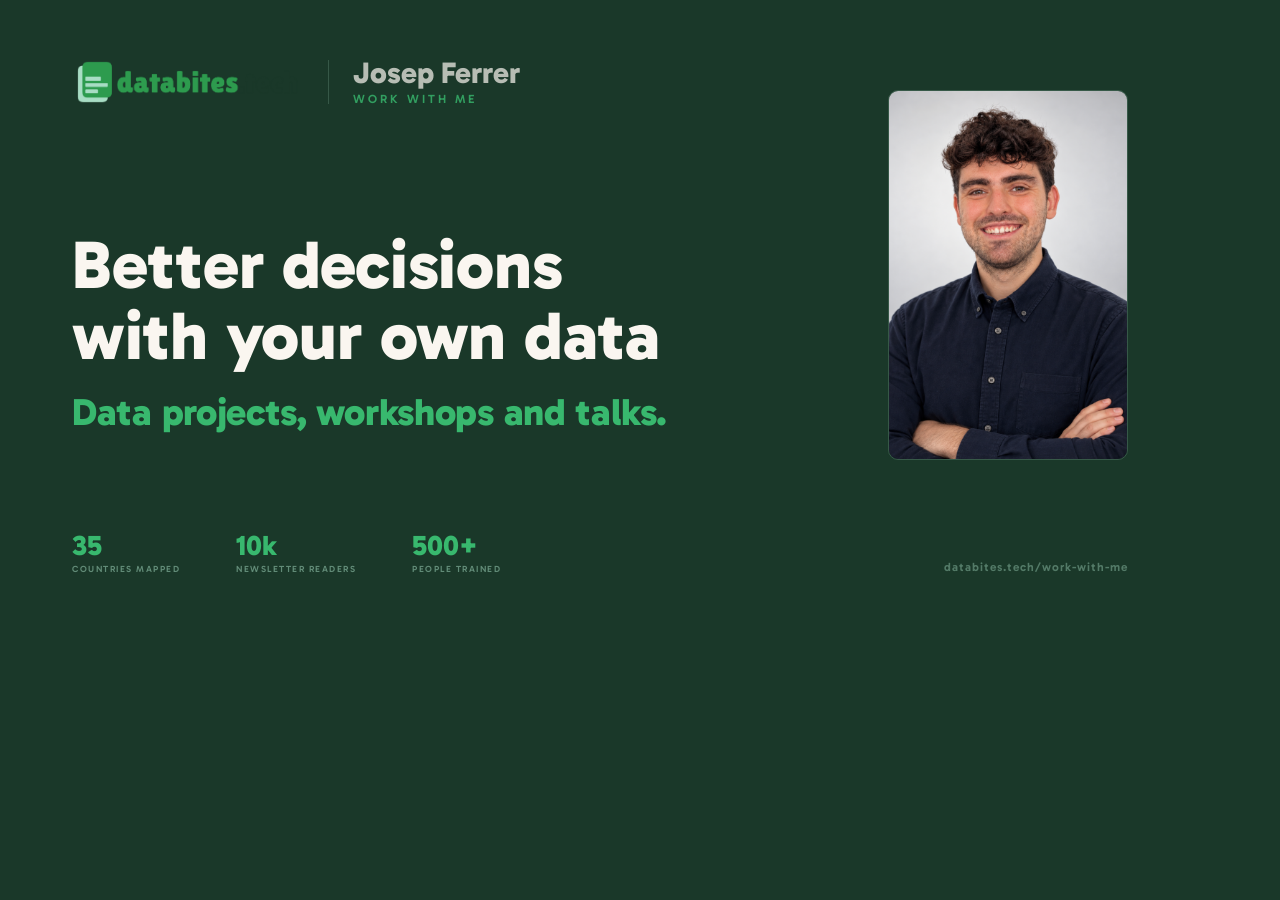
==== og-work.html @ f9f8caf2 "Rebuild site around one Work with me page" ====
<!DOCTYPE html>
<html>
<head>
<meta charset="UTF-8">
<link rel="preconnect" href="https://fonts.googleapis.com">
<link rel="preconnect" href="https://fonts.gstatic.com" crossorigin>
<link href="https://fonts.googleapis.com/css2?family=Gabarito:wght@400..900&display=swap" rel="stylesheet">
<style>
* { margin: 0; padding: 0; box-sizing: border-box; }
html, body { width: 1200px; height: 630px; overflow: hidden; background: #1A3829; }
body { position: relative; padding: 56px 72px; display: flex; flex-direction: column; justify-content: space-between; }

.photo {
  position: absolute;
  top: 90px; right: 72px;
  width: 240px; height: 370px;
  border-radius: 10px;
  overflow: hidden;
  border: 1.5px solid rgba(168,221,196,0.2);
}
.photo img { width: 100%; height: 100%; object-fit: cover; object-position: center top; display: block; }

.top { display: flex; flex-direction: column; gap: 0; max-width: 820px; }
.mid { display: flex; flex-direction: column; max-width: 720px; }
.bottom { display: flex; align-items: flex-end; justify-content: space-between; max-width: 820px; }

/* Header row: logo + name/role */
.header-row { display: flex; align-items: center; gap: 24px; margin-bottom: 24px; }
.logo img { height: 52px; width: auto; display: block; flex-shrink: 0; }
.header-divider { width: 1px; height: 44px; background: rgba(168,221,196,0.2); flex-shrink: 0; }
.header-text { display: flex; flex-direction: column; gap: 4px; }
.name {
  font-family:'Gabarito',system-ui,sans-serif;font-weight:800;
  font-size: 30px; color: #FAF6F0; opacity: 0.7;
  letter-spacing: -0.1px; line-height: 1;
}
.role {
  font-family:'Gabarito',system-ui,sans-serif;font-weight:600;
  font-size: 12px; color: #38B86E; letter-spacing: 3px; opacity: 0.8;
}

.h1 {
  font-family:'Gabarito',system-ui,sans-serif;font-weight:800;
  font-size: 68px; line-height: 1.05; color: #FAF6F0;
  letter-spacing: -0.3px; margin-bottom: 20px;
}
.sub {
  font-family:'Gabarito',system-ui,sans-serif;font-weight:800;
  font-size: 38px; line-height: 1.1; color: #38B86E;
  letter-spacing: -0.3px;
}

.stats { display: flex; gap: 56px; }
.stat-num { font-family:'Gabarito',system-ui,sans-serif;font-weight:800; font-size: 28px; color: #38B86E; line-height: 1; }
.stat-label { font-family:'Gabarito',system-ui,sans-serif;font-weight:600; font-size: 9px; color: #A8DDC4; letter-spacing: 1.5px; opacity: 0.5; margin-top: 4px; }
.url {
  position: absolute;
  bottom: 56px; right: 72px;
  font-family:'Gabarito',system-ui,sans-serif;font-weight:600;
  font-size: 12px; color: #A8DDC4; letter-spacing: 1px; opacity: 0.4;
  width: 240px; text-align: right;
}
</style>
</head>
<body>

  <div class="photo">
    <img src="images/headshot.png" alt="Josep Ferrer">
  </div>

  <div class="top">
    <div class="header-row">
      <div class="logo">
        <img src="images/databitestech_logo_letters.png" alt="databites.tech">
      </div>
      <div class="header-divider"></div>
      <div class="header-text">
        <div class="name">Josep Ferrer</div>
        <div class="role">WORK WITH ME</div>
      </div>
    </div>
  </div>

  <div class="mid">
    <div class="h1">Better decisions<br>with your own data</div>
    <div class="sub">Data projects, workshops and talks.</div>
  </div>

  <div class="bottom">
    <div class="stats">
      <div class="stat">
        <div class="stat-num">35</div>
        <div class="stat-label">COUNTRIES MAPPED</div>
      </div>
      <div class="stat">
        <div class="stat-num">10k</div>
        <div class="stat-label">NEWSLETTER READERS</div>
      </div>
      <div class="stat">
        <div class="stat-num">500+</div>
        <div class="stat-label">PEOPLE TRAINED</div>
      </div>
    </div>
  </div>

  <div class="url">databites.tech/work-with-me</div>

</body>
</html>
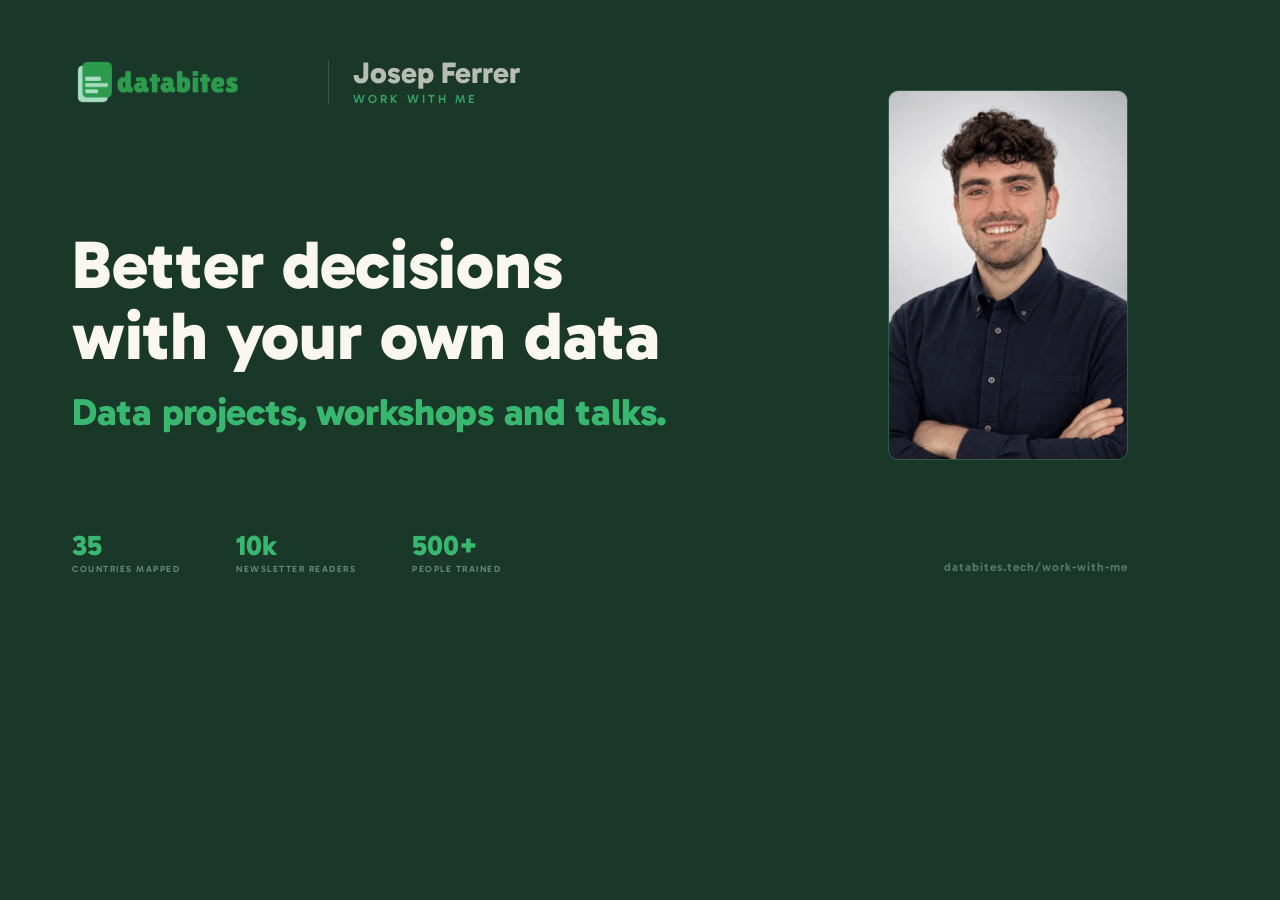
==== commit 724792c7: "SEO and speed: WebP images, static text and portfolio for crawlers, structured data, llms.txt, 404 p" ====
--- a/og-work.html
+++ b/og-work.html
@@ -65,7 +65,7 @@
 <body>
 
   <div class="photo">
-    <img src="images/headshot.png" alt="Josep Ferrer">
+    <img src="images/headshot.webp" alt="Josep Ferrer">
   </div>
 
   <div class="top">
